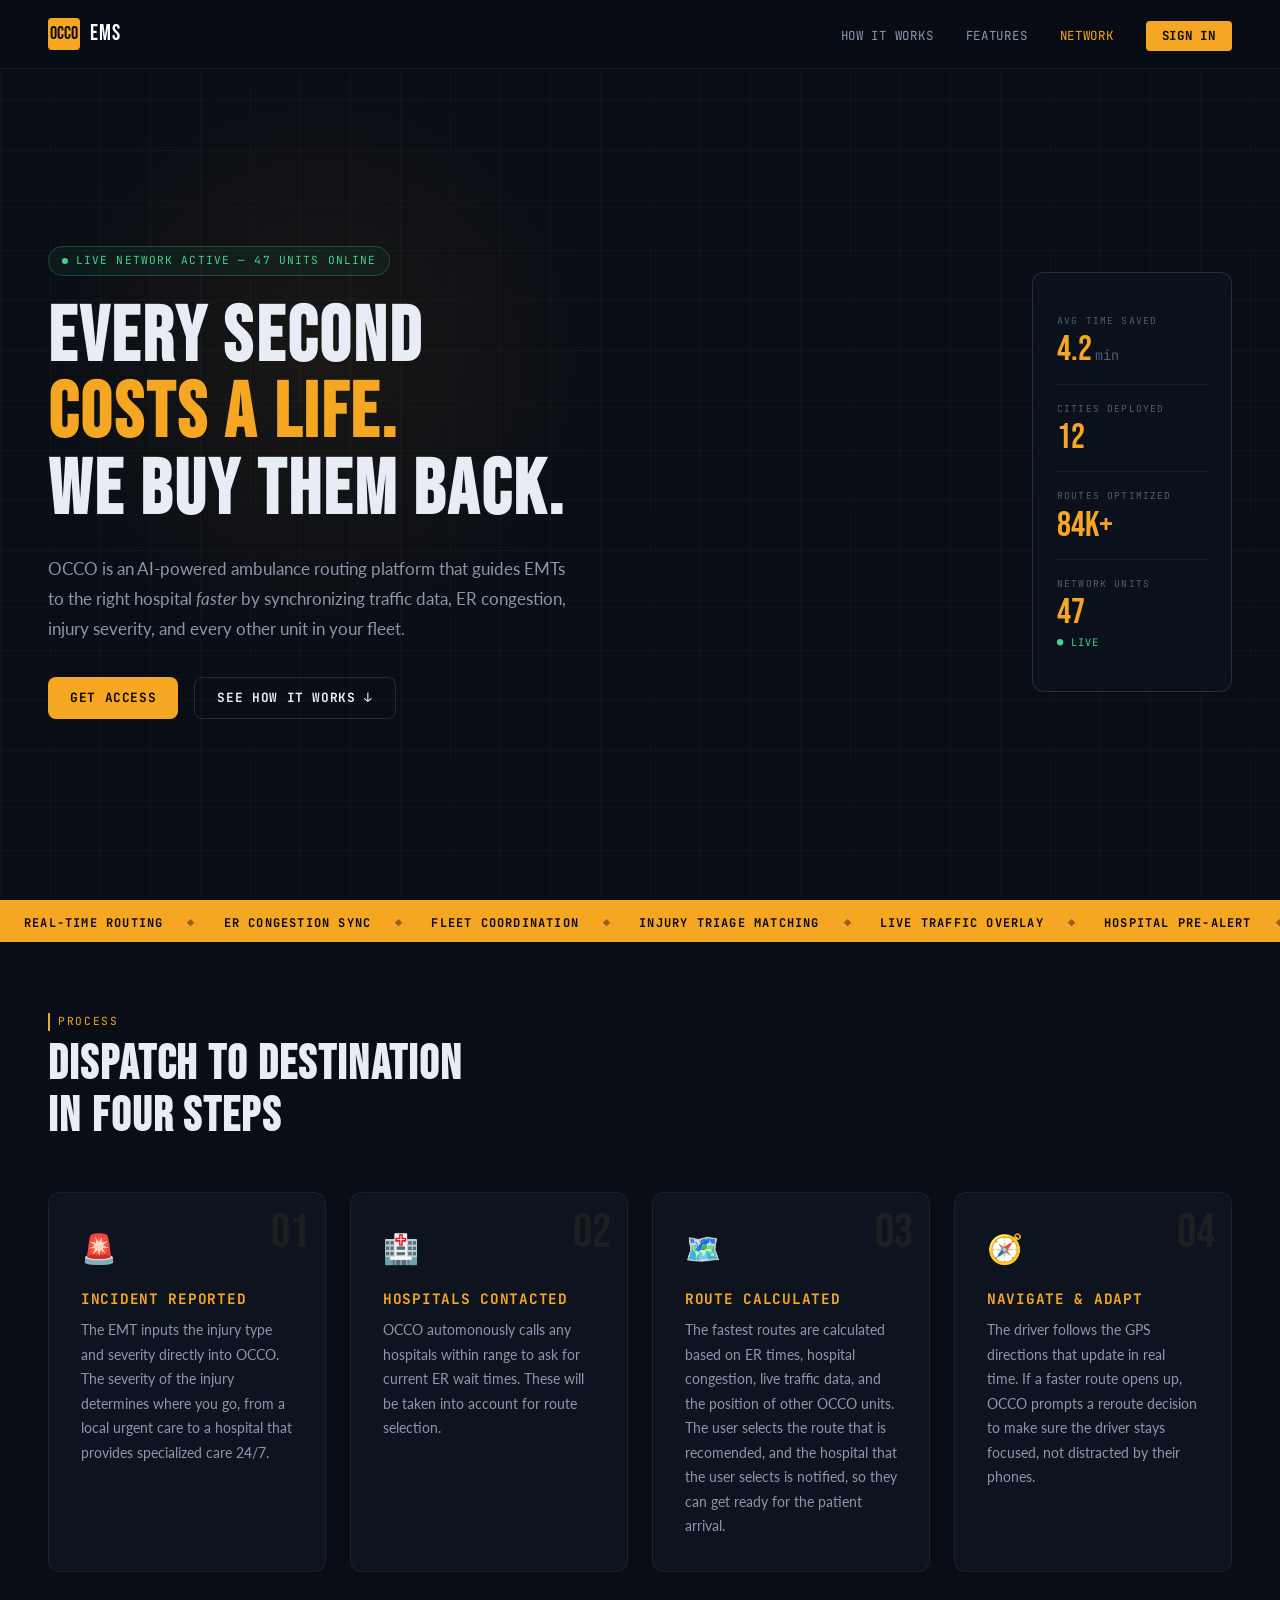
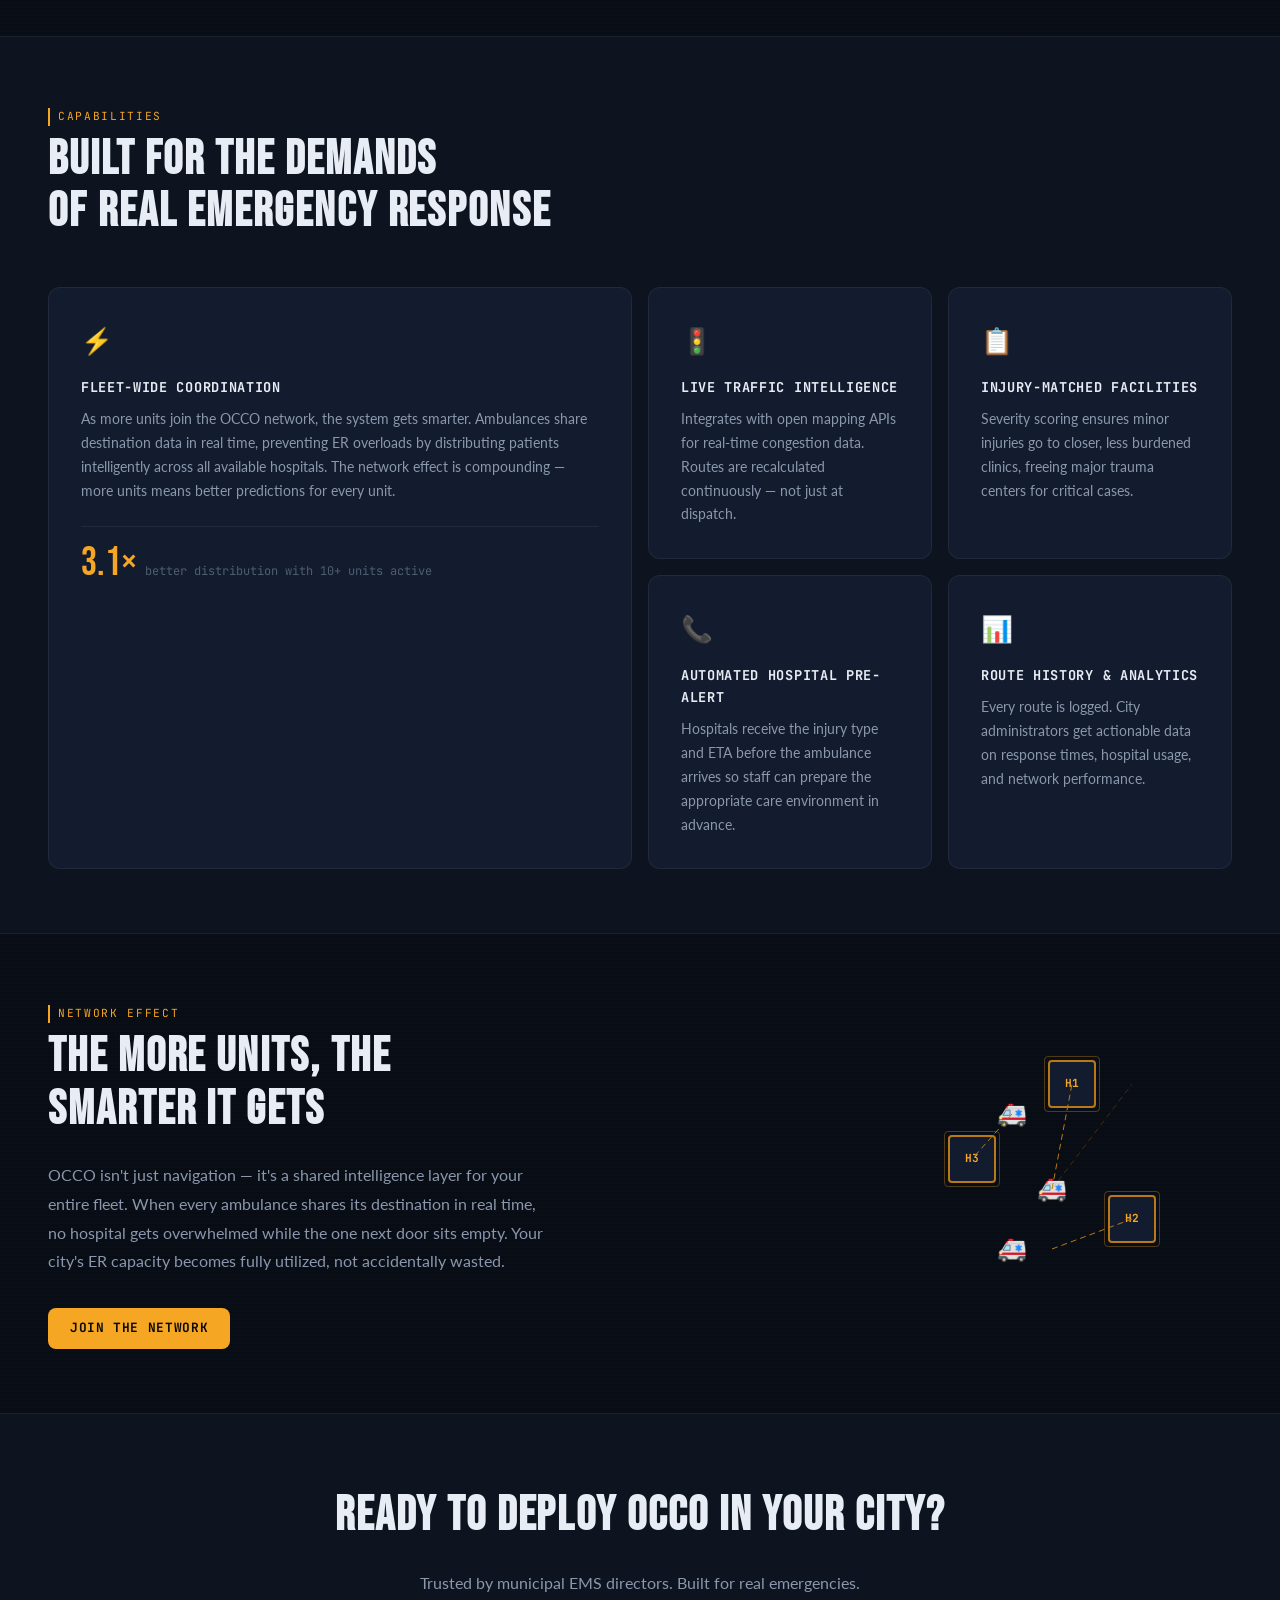
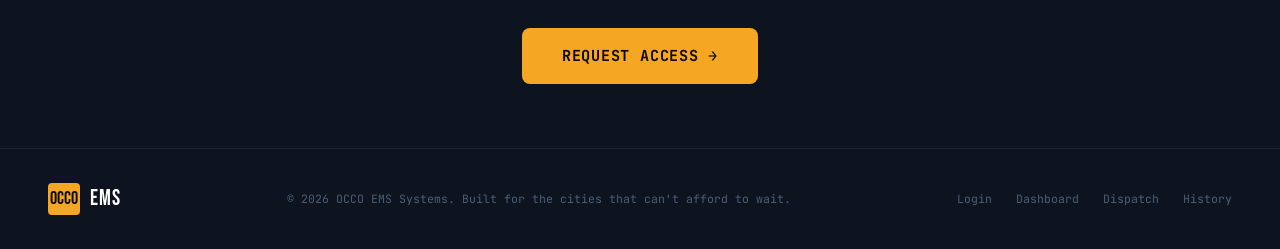
==== views/index.html @ 378327be "Add files via upload" ====
<!DOCTYPE html>
<html lang="en">
<head>
  <meta charset="UTF-8" />
  <meta name="viewport" content="width=device-width, initial-scale=1.0" />
  <title>OCCO - Optimized Critical Care Orchestrator</title>
  <link rel="stylesheet" href="../styles/global.css" />
  <link rel="stylesheet" href="../styles/index.css" />
  <!-- Google Fonts: Bebas Neue for headings, JetBrains Mono for data, Lato for body -->
  <link rel="preconnect" href="https://fonts.googleapis.com" />
  <link rel="preconnect" href="https://fonts.gstatic.com" crossorigin />
  <link href="https://fonts.googleapis.com/css2?family=Bebas+Neue&family=JetBrains+Mono:wght@400;700&family=Lato:wght@300;400;700&display=swap" rel="stylesheet" />
</head>
<body>

  <!-- ========== TOP NAV ========== -->
  <nav class="top-nav">
    <div class="nav-logo">
      <span class="logo-mark">OCCO</span>
      <span class="logo-text"><span class="logo-ems">EMS</span></span>
    </div>
    <ul class="nav-links">
      <li><a href="#how-it-works">How It Works</a></li>
      <li><a href="#features">Features</a></li>
      <li><a href="#network">Network</a></li>
      <li><a href="auth.html" class="nav-cta">Sign In</a></li>
    </ul>
    <!-- hamburger for mobile -->
    <button class="nav-hamburger" id="hamburger" aria-label="Open menu">
      <span></span><span></span><span></span>
    </button>
  </nav>

  <!-- ========== HERO ========== -->
  <section class="hero">
    <!-- animated grid background lives in CSS -->
    <div class="hero-grid-bg" aria-hidden="true"></div>

    <div class="hero-content">
      <div class="hero-badge">
        <span class="badge-dot"></span>
        LIVE NETWORK ACTIVE — 47 UNITS ONLINE
      </div>

      <h1 class="hero-headline">
        Every Second<br />
        <span class="headline-accent">Costs a Life.</span><br />
        We Buy Them Back.
      </h1>

      <p class="hero-sub">
        OCCO is an AI-powered ambulance routing platform that guides EMTs
        to the right hospital <em>faster </em> by synchronizing traffic data, ER
        congestion, injury severity, and every other unit in your fleet.
      </p>

      <div class="hero-actions">
        <a href="auth.html" class="btn btn-primary">Get Access</a>
        <a href="#how-it-works" class="btn btn-ghost">See How It Works ↓</a>
      </div>
    </div>

    <!-- Live stat ticker on the right side -->
    <div class="hero-stats" aria-label="Live platform statistics">
      <div class="stat-item">
        <span class="stat-label">AVG TIME SAVED</span>
        <span class="stat-value">4.2<span class="stat-unit">min</span></span>
      </div>
      <div class="stat-divider"></div>
      <div class="stat-item">
        <span class="stat-label">CITIES DEPLOYED</span>
        <span class="stat-value">12</span>
      </div>
      <div class="stat-divider"></div>
      <div class="stat-item">
        <span class="stat-label">ROUTES OPTIMIZED</span>
        <span class="stat-value">84K+</span>
      </div>
      <div class="stat-divider"></div>
      <div class="stat-item">
        <span class="stat-label">NETWORK UNITS</span>
        <span class="stat-value" id="live-units">47</span>
        <span class="live-indicator">● LIVE</span>
      </div>
    </div>
  </section>

  <!-- ========== MARQUEE STRIP ========== -->
  <div class="marquee-strip" aria-hidden="true">
    <div class="marquee-track">
      <span>REAL-TIME ROUTING</span><span class="sep">◆</span>
      <span>ER CONGESTION SYNC</span><span class="sep">◆</span>
      <span>FLEET COORDINATION</span><span class="sep">◆</span>
      <span>INJURY TRIAGE MATCHING</span><span class="sep">◆</span>
      <span>LIVE TRAFFIC OVERLAY</span><span class="sep">◆</span>
      <span>HOSPITAL PRE-ALERT</span><span class="sep">◆</span>
      <!-- duplicate for seamless loop -->
      <span>REAL-TIME ROUTING</span><span class="sep">◆</span>
      <span>ER CONGESTION SYNC</span><span class="sep">◆</span>
      <span>FLEET COORDINATION</span><span class="sep">◆</span>
      <span>INJURY TRIAGE MATCHING</span><span class="sep">◆</span>
      <span>LIVE TRAFFIC OVERLAY</span><span class="sep">◆</span>
      <span>HOSPITAL PRE-ALERT</span><span class="sep">◆</span>
    </div>
  </div>

  <!-- ========== HOW IT WORKS ========== -->
  <section class="how-it-works" id="how-it-works">
    <div class="section-header">
      <span class="section-tag">PROCESS</span>
      <h2 class="section-title">Dispatch to Destination<br />in Four Steps</h2>
    </div>

    <div class="steps-grid">

      <div class="step-card" data-step="01">
        <div class="step-icon">🚨</div>
        <h3>Incident Reported</h3>
        <p>
          The EMT inputs the injury type and severity directly into OCCO.
          The severity of the injury determines where you go, from a local
          urgent care to a hospital that provides specialized care 24/7.
        </p>
      </div>

      <div class="step-card" data-step="02">
        <div class="step-icon">🏥</div>
        <h3>Hospitals Contacted</h3>
        <p>
          OCCO automonously calls any hospitals within range to ask for 
          current ER wait times. These will be taken into account for 
          route selection.
        </p>
      </div>

      <div class="step-card" data-step="03">
        <div class="step-icon">🗺️</div>
        <h3>Route Calculated</h3>
        <p>
          The fastest routes are calculated based on ER times, hospital
          congestion, live traffic data, and the position of other
          OCCO units. The user selects the route that is recomended,
          and the hospital that the user selects is notified, so they
          can get ready for the patient arrival. 
        </p>
      </div>

      <div class="step-card" data-step="04">
        <div class="step-icon">🧭</div>
        <h3>Navigate & Adapt</h3>
        <p>
          The driver follows the GPS directions that update in real time.
          If a faster route opens up, OCCO prompts a reroute decision to
          make sure the driver stays focused, not distracted by their phones.
        </p>
      </div>

    </div>
  </section>

  <!-- ========== FEATURES ========== -->
  <section class="features" id="features">
    <div class="section-header">
      <span class="section-tag">CAPABILITIES</span>
      <h2 class="section-title">Built for the Demands<br />of Real Emergency Response</h2>
    </div>

    <div class="features-layout">

      <!-- large featured card -->
      <div class="feature-card feature-card--large">
        <div class="feature-card-icon">⚡</div>
        <h3>Fleet-Wide Coordination</h3>
        <p>
          As more units join the OCCO network, the system gets smarter.
          Ambulances share destination data in real time, preventing ER overloads
          by distributing patients intelligently across all available hospitals.
          The network effect is compounding — more units means better predictions
          for every unit.
        </p>
        <div class="feature-metric">
          <span class="metric-num">3.1×</span>
          <span class="metric-label">better distribution with 10+ units active</span>
        </div>
      </div>

      <!-- smaller cards -->
      <div class="feature-card">
        <div class="feature-card-icon">🚦</div>
        <h3>Live Traffic Intelligence</h3>
        <p>
          Integrates with open mapping APIs for real-time congestion data.
          Routes are recalculated continuously — not just at dispatch.
        </p>
      </div>

      <div class="feature-card">
        <div class="feature-card-icon">📋</div>
        <h3>Injury-Matched Facilities</h3>
        <p>
          Severity scoring ensures minor injuries go to closer, less burdened
          clinics, freeing major trauma centers for critical cases.
        </p>
      </div>

      <div class="feature-card">
        <div class="feature-card-icon">📞</div>
        <h3>Automated Hospital Pre-Alert</h3>
        <p>
          Hospitals receive the injury type and ETA before the ambulance arrives
          so staff can prepare the appropriate care environment in advance.
        </p>
      </div>

      <div class="feature-card">
        <div class="feature-card-icon">📊</div>
        <h3>Route History & Analytics</h3>
        <p>
          Every route is logged. City administrators get actionable data on
          response times, hospital usage, and network performance.
        </p>
      </div>

    </div>
  </section>

  <!-- ========== NETWORK SECTION ========== -->
  <section class="network-section" id="network">
    <div class="network-inner">
      <div class="network-text">
        <span class="section-tag">NETWORK EFFECT</span>
        <h2 class="section-title">The More Units, The Smarter It Gets</h2>
        <p>
          OCCO isn't just navigation — it's a shared intelligence layer for your
          entire fleet. When every ambulance shares its destination in real time,
          no hospital gets overwhelmed while the one next door sits empty.
          Your city's ER capacity becomes fully utilized, not accidentally wasted.
        </p>
        <a href="auth.html" class="btn btn-primary">Join the Network</a>
      </div>

      <!-- animated network diagram (CSS/SVG) -->
      <div class="network-diagram" aria-hidden="true">
        <div class="network-node node-hospital" style="top:20%; left:60%">
          <span>H1</span>
          <div class="node-ring"></div>
        </div>
        <div class="network-node node-hospital" style="top:65%; left:75%">
          <span>H2</span>
          <div class="node-ring"></div>
        </div>
        <div class="network-node node-hospital" style="top:45%; left:35%">
          <span>H3</span>
          <div class="node-ring"></div>
        </div>
        <div class="network-node node-ambulance" style="top:55%; left:55%">🚑</div>
        <div class="network-node node-ambulance" style="top:30%; left:45%">🚑</div>
        <div class="network-node node-ambulance" style="top:75%; left:45%">🚑</div>
        <svg class="network-lines" viewBox="0 0 400 300" preserveAspectRatio="none">
          <line x1="220" y1="165" x2="240" y2="60" class="net-line" />
          <line x1="180" y1="90"  x2="140" y2="135" class="net-line" />
          <line x1="220" y1="225" x2="300" y2="195" class="net-line" />
          <line x1="220" y1="165" x2="300" y2="60"  class="net-line net-line--dim" />
        </svg>
      </div>
    </div>
  </section>

  <!-- ========== CTA BANNER ========== -->
  <section class="cta-banner">
    <h2>Ready to Deploy OCCO in Your City?</h2>
    <p>Trusted by municipal EMS directors. Built for real emergencies.</p>
    <a href="auth.html" class="btn btn-primary btn--large">Request Access →</a>
  </section>

  <!-- ========== FOOTER ========== -->
  <footer class="site-footer">
    <div class="footer-logo">
      <span class="logo-mark">OCCO</span>
      <span class="logo-text"><span class="logo-ems">EMS</span></span>
    </div>
    <p class="footer-copy">© 2026 OCCO EMS Systems. Built for the cities that can't afford to wait.</p>
    <nav class="footer-links">
      <a href="auth.html">Login</a>
      <a href="dashboard.html">Dashboard</a>
      <a href="dispatch.html">Dispatch</a>
      <a href="history.html">History</a>
    </nav>
  </footer>

  <script src="../scripts/index.js"></script>
</body>
</html>
---- styles/global.css ----
/* =====================================================
   GLOBAL.CSS — shared across all pages
   Design system: dark command-center aesthetic
   Colors: deep navy/black base, electric amber accent
   ===================================================== */

/* --- CSS custom properties (design tokens) --- */
:root {
  /* background layers */
  --bg-base:       #080c14;
  --bg-surface:    #0d1420;
  --bg-raised:     #131c2e;
  --bg-hover:      #1a2540;

  /* amber accent palette */
  --amber:         #f5a623;
  --amber-bright:  #ffbe4a;
  --amber-dim:     #b87a18;
  --amber-glow:    rgba(245, 166, 35, 0.15);

  /* red for emergencies */
  --red:           #e84545;
  --red-dim:       #9e2f2f;
  --red-glow:      rgba(232, 69, 69, 0.2);

  /* green for OK status */
  --green:         #3dd68c;
  --green-dim:     #1a6b45;

  /* yellow for warnings */
  --yellow:        #f5d623;

  /* text */
  --text-primary:  #e8edf5;
  --text-secondary:#8a97ad;
  --text-muted:    #4e5d72;

  /* borders */
  --border:        rgba(255,255,255,0.06);
  --border-bright: rgba(255,255,255,0.12);

  /* fonts */
  --font-display:  'Bebas Neue', sans-serif;
  --font-mono:     'JetBrains Mono', monospace;
  --font-body:     'Lato', sans-serif;

  /* spacing scale */
  --space-xs:  0.25rem;
  --space-sm:  0.5rem;
  --space-md:  1rem;
  --space-lg:  1.5rem;
  --space-xl:  2rem;
  --space-2xl: 3rem;
  --space-3xl: 4rem;

  /* radii */
  --radius-sm: 4px;
  --radius-md: 8px;
  --radius-lg: 12px;
  --radius-xl: 20px;

  /* sidebar width */
  --sidebar-w: 220px;

  /* transitions */
  --transition: 0.2s ease;
  --transition-slow: 0.4s ease;
}

/* --- reset & base --- */
*, *::before, *::after {
  box-sizing: border-box;
  margin: 0;
  padding: 0;
}

html {
  font-size: 16px;
  scroll-behavior: smooth;
}

body {
  font-family: var(--font-body);
  background-color: var(--bg-base);
  color: var(--text-primary);
  line-height: 1.6;
  /* subtle scanline texture over the whole page */
  background-image: repeating-linear-gradient(
    to bottom,
    transparent,
    transparent 2px,
    rgba(255,255,255,0.008) 2px,
    rgba(255,255,255,0.008) 4px
  );
}

a {
  color: var(--amber);
  text-decoration: none;
  transition: color var(--transition);
}
a:hover { color: var(--amber-bright); }

img { max-width: 100%; display: block; }

ul, ol { list-style: none; }

/* --- Typography helpers --- */
.font-display { font-family: var(--font-display); }
.font-mono    { font-family: var(--font-mono); }

/* --- Scrollbar styling (webkit) --- */
::-webkit-scrollbar { width: 6px; height: 6px; }
::-webkit-scrollbar-track { background: var(--bg-surface); }
::-webkit-scrollbar-thumb { background: var(--border-bright); border-radius: 3px; }
::-webkit-scrollbar-thumb:hover { background: var(--text-muted); }

/* =====================================================
   BUTTONS
   ===================================================== */

.btn {
  display: inline-flex;
  align-items: center;
  justify-content: center;
  gap: var(--space-sm);
  padding: 0.625rem 1.375rem;
  border-radius: var(--radius-md);
  font-family: var(--font-mono);
  font-size: 0.8rem;
  font-weight: 700;
  letter-spacing: 0.05em;
  text-transform: uppercase;
  cursor: pointer;
  border: none;
  transition: background var(--transition), color var(--transition),
              box-shadow var(--transition), transform var(--transition);
  white-space: nowrap;
}

.btn:active { transform: scale(0.97); }

/* amber primary */
.btn-primary {
  background: var(--amber);
  color: #0a0a0a;
}
.btn-primary:hover {
  background: var(--amber-bright);
  color: #0a0a0a;
  box-shadow: 0 0 20px var(--amber-glow);
}

/* ghost outline */
.btn-ghost {
  background: transparent;
  color: var(--text-primary);
  border: 1px solid var(--border-bright);
}
.btn-ghost:hover {
  background: var(--bg-hover);
  color: var(--text-primary);
  border-color: var(--amber-dim);
}

/* red emergency button */
.btn-emergency {
  background: var(--red);
  color: #fff;
  font-size: 0.9rem;
  padding: 0.75rem 2rem;
  box-shadow: 0 0 0 rgba(232,69,69,0);
  animation: pulse-emergency 2s infinite;
}
.btn-emergency:hover {
  background: #ff5555;
  color: #fff;
  box-shadow: 0 0 24px var(--red-glow);
}

/* the big green GO button */
.btn-go {
  background: rgb(46, 215, 46);
  color: #0a150d;
  font-family: var(--font-display);
  font-size: 2.4rem;
  letter-spacing: 0.08em;
  padding: 1.25rem 3rem;
  border-radius: var(--radius-lg);
  box-shadow: 0 0 40px rgba(61, 214, 140, 0.3);
}

.btn-go:hover {
  background: rgb(33, 171, 33);
  color: #0a150d;
  box-shadow: 0 0 60px rgba(61, 214, 140, 0.5);
}

.btn--full    { width: 100%; }
.btn--large   { padding: 1rem 2.5rem; font-size: 0.95rem; }
.btn--small   { padding: 0.4rem 0.8rem; font-size: 0.72rem; }

/* =====================================================
   LOGO (reused everywhere)
   ===================================================== */

.logo-mark {
  display: inline-flex;
  align-items: center;
  justify-content: center;
  width: 32px;
  height: 32px;
  background: var(--amber);
  color: #0a0a0a;
  font-family: var(--font-display);
  font-size: 1.1rem;
  border-radius: var(--radius-sm);
  flex-shrink: 0;
}

.logo-text {
  font-family: var(--font-display);
  font-size: 1.4rem;
  letter-spacing: 0.05em;
  color: var(--text-primary);
}

.logo-ems {
  color: white;
  margin-left: 2px;
}

/* =====================================================
   SIDEBAR (shared by dashboard, dispatch, navigate, history)
   ===================================================== */

.app-body {
  display: flex;
  min-height: 100vh;
  background: var(--bg-base);
  /* remove scanline on app pages for cleanliness */
  background-image: none;
}

.sidebar {
  width: var(--sidebar-w);
  min-width: var(--sidebar-w);
  background: var(--bg-surface);
  border-right: 1px solid var(--border);
  display: flex;
  flex-direction: column;
  position: fixed;
  top: 0; left: 0;
  height: 100vh;
  z-index: 100;
  transition: transform var(--transition-slow);
}

.sidebar-logo {
  display: flex;
  align-items: center;
  gap: var(--space-sm);
  padding: var(--space-lg) var(--space-md);
  border-bottom: 1px solid var(--border);
  margin-bottom: var(--space-md);
}

.sidebar-nav {
  flex: 1;
  display: flex;
  flex-direction: column;
  gap: 2px;
  padding: 0 var(--space-sm);
}

.sidebar-link {
  display: flex;
  align-items: center;
  gap: var(--space-sm);
  padding: 0.6rem var(--space-sm);
  border-radius: var(--radius-md);
  font-family: var(--font-mono);
  font-size: 0.78rem;
  color: var(--text-secondary);
  transition: background var(--transition), color var(--transition);
  text-decoration: none;
}

.sidebar-link:hover {
  background: var(--bg-hover);
  color: var(--text-primary);
}

.sidebar-link--active {
  background: var(--amber-glow);
  color: var(--amber);
  border-left: 2px solid var(--amber);
}

.sidebar-icon {
  font-size: 1rem;
  width: 20px;
  text-align: center;
}

.sidebar-unit-info {
  padding: var(--space-md);
  border-top: 1px solid var(--border);
  display: flex;
  flex-direction: column;
  gap: var(--space-xs);
}

.unit-badge {
  display: flex;
  align-items: center;
  gap: var(--space-sm);
  font-family: var(--font-mono);
  font-size: 0.85rem;
  color: var(--text-primary);
  font-weight: 700;
}

.unit-dot {
  width: 8px; height: 8px;
  border-radius: 50%;
  background: var(--green);
  box-shadow: 0 0 6px var(--green);
  animation: blink 2s infinite;
}

#sidebar-dept {
  font-size: 0.72rem;
  color: var(--text-muted);
  font-family: var(--font-mono);
}

.sidebar-logout {
  margin-top: var(--space-sm);
  background: transparent;
  border: 1px solid var(--border);
  color: var(--text-muted);
  font-family: var(--font-mono);
  font-size: 0.72rem;
  padding: 0.35rem 0.6rem;
  border-radius: var(--radius-sm);
  cursor: pointer;
  transition: var(--transition);
}
.sidebar-logout:hover {
  border-color: var(--red);
  color: var(--red);
}

/* =====================================================
   TOPBAR (shared app header)
   ===================================================== */

.main-content {
  flex: 1;
  margin-left: var(--sidebar-w);
  display: flex;
  flex-direction: column;
  min-height: 100vh;
}

.topbar {
  position: sticky;
  top: 0;
  z-index: 90;
  background: var(--bg-surface);
  border-bottom: 1px solid var(--border);
  height: 56px;
  display: flex;
  align-items: center;
  justify-content: space-between;
  padding: 0 var(--space-lg);
}

.topbar-left {
  display: flex;
  align-items: center;
  gap: var(--space-md);
}

.sidebar-toggle {
  background: none;
  border: none;
  color: var(--text-secondary);
  font-size: 1.2rem;
  cursor: pointer;
  display: none; /* shown on mobile via media query */
}

.topbar-breadcrumb {
  font-family: var(--font-mono);
  font-size: 0.78rem;
  color: var(--text-muted);
  text-transform: uppercase;
  letter-spacing: 0.08em;
}

.topbar-right {
  display: flex;
  align-items: center;
  gap: var(--space-lg);
}

.topbar-time {
  font-family: var(--font-mono);
  font-size: 0.9rem;
  color: var(--amber);
  letter-spacing: 0.05em;
}

.network-badge {
  display: flex;
  align-items: center;
  gap: var(--space-xs);
  font-family: var(--font-mono);
  font-size: 0.72rem;
  color: var(--text-secondary);
  background: var(--bg-raised);
  border: 1px solid var(--border);
  padding: 0.25rem 0.6rem;
  border-radius: var(--radius-sm);
}

.live-dot {
  width: 7px; height: 7px;
  border-radius: 50%;
  background: var(--green);
  box-shadow: 0 0 5px var(--green);
  animation: blink 1.5s infinite;
}

.topbar-avatar {
  width: 32px; height: 32px;
  border-radius: 50%;
  background: var(--amber-dim);
  color: #0a0a0a;
  font-family: var(--font-mono);
  font-size: 0.7rem;
  font-weight: 700;
  display: flex;
  align-items: center;
  justify-content: center;
  cursor: default;
}

/* =====================================================
   PAGE BODY (app pages)
   ===================================================== */

.page-body {
  padding: var(--space-xl) var(--space-lg);
  flex: 1;
}

/* =====================================================
   CARDS (generic)
   ===================================================== */

.dash-card {
  background: var(--bg-surface);
  border: 1px solid var(--border);
  border-radius: var(--radius-lg);
  padding: var(--space-lg);
}

.dash-card-header {
  display: flex;
  align-items: center;
  justify-content: space-between;
  margin-bottom: var(--space-md);
}

.dash-card-title {
  font-family: var(--font-mono);
  font-size: 0.75rem;
  color: var(--text-muted);
  text-transform: uppercase;
  letter-spacing: 0.08em;
}

.card-btn {
  font-family: var(--font-mono);
  font-size: 0.72rem;
  color: var(--amber);
  background: none;
  border: none;
  cursor: pointer;
  transition: color var(--transition);
}
.card-btn:hover { color: var(--amber-bright); }

.card-update-time {
  font-family: var(--font-mono);
  font-size: 0.7rem;
  color: var(--text-muted);
}

.live-pill {
  font-family: var(--font-mono);
  font-size: 0.7rem;
  color: var(--green);
  background: rgba(61,214,140,0.08);
  border: 1px solid rgba(61,214,140,0.2);
  padding: 2px 8px;
  border-radius: 100px;
  animation: blink 2s infinite;
}

/* =====================================================
   SEVERITY BADGE (used in history etc)
   ===================================================== */

.sev-badge {
  display: inline-block;
  font-family: var(--font-mono);
  font-size: 0.65rem;
  font-weight: 700;
  padding: 2px 6px;
  border-radius: var(--radius-sm);
  text-transform: uppercase;
}

.sev-badge--1 { background: rgba(61,214,140,0.15);  color: var(--green);  }
.sev-badge--2 { background: rgba(245,214,35,0.15);  color: var(--yellow); }
.sev-badge--3 { background: rgba(245,166,35,0.2);   color: var(--amber);  }
.sev-badge--4 { background: rgba(232,69,69,0.2);    color: var(--red);    }
.sev-badge--5 { background: var(--red); color: #fff; }

/* =====================================================
   SECTION HELPERS (landing page)
   ===================================================== */

.section-tag {
  display: inline-block;
  font-family: var(--font-mono);
  font-size: 0.7rem;
  letter-spacing: 0.15em;
  color: var(--amber);
  text-transform: uppercase;
  margin-bottom: var(--space-sm);
  border-left: 2px solid var(--amber);
  padding-left: var(--space-sm);
}

.section-title {
  font-family: var(--font-display);
  font-size: clamp(2rem, 4vw, 3rem);
  letter-spacing: 0.04em;
  color: var(--text-primary);
  line-height: 1.1;
  margin-bottom: var(--space-lg);
}

.section-header {
  margin-bottom: var(--space-2xl);
}

/* =====================================================
   ANIMATIONS
   ===================================================== */

@keyframes blink {
  0%, 100% { opacity: 1; }
  50%       { opacity: 0.4; }
}

@keyframes pulse-emergency {
  0%, 100% { box-shadow: 0 0 0  0   rgba(232,69,69,0.5); }
  50%       { box-shadow: 0 0 20px 4px rgba(232,69,69,0.2); }
}

@keyframes pulse-go {
  0%, 100% { box-shadow: 0 0 20px 0  rgba(61,214,140,0.3); }
  50%       { box-shadow: 0 0 50px 8px rgba(61,214,140,0.2); }
}

@keyframes marquee-scroll {
  from { transform: translateX(0); }
  to   { transform: translateX(-50%); }
}

@keyframes spin {
  from { transform: rotate(0deg); }
  to   { transform: rotate(360deg); }
}

@keyframes fadeSlideUp {
  from { opacity: 0; transform: translateY(16px); }
  to   { opacity: 1; transform: translateY(0); }
}

@keyframes fadeIn {
  from { opacity: 0; }
  to   { opacity: 1; }
}

/* =====================================================
   MOBILE / RESPONSIVE
   ===================================================== */

@media (max-width: 768px) {
  :root {
    --sidebar-w: 0px;
  }

  .sidebar {
    transform: translateX(-220px);
    width: 220px;
  }

  .sidebar--open {
    transform: translateX(0);
    box-shadow: 4px 0 40px rgba(0,0,0,0.6);
  }

  .main-content {
    margin-left: 0;
  }

  .sidebar-toggle {
    display: block;
  }
}
---- styles/index.css ----
/* =====================================================
   INDEX.CSS — landing page styles
   ===================================================== */


/* --- Top nav --- */
.top-nav {
  position: fixed;
  top: 0; left: 0; right: 0;
  z-index: 200;
  display: flex;
  align-items: center;
  justify-content: space-between;
  padding: var(--space-md) var(--space-2xl);
  background: rgba(8, 12, 20, 0.85);
  backdrop-filter: blur(12px);
  border-bottom: 1px solid var(--border);
}

.nav-logo {
  display: flex;
  align-items: center;
  gap: var(--space-sm);
  text-decoration: none;
}

.nav-links {
  display: flex;
  align-items: center;
  gap: var(--space-xl);
}

.nav-links a {
  font-family: var(--font-mono);
  font-size: 0.78rem;
  color: var(--text-secondary);
  letter-spacing: 0.06em;
  text-transform: uppercase;
  transition: color var(--transition);
}

.nav-links a:hover { color: var(--text-primary); }

.nav-links a.nav-link--active {
  color: var(--amber);
}

/* CTA button in nav has amber style */
.nav-links .nav-cta {
  background: var(--amber);
  color: #0a0a0a;
  padding: 0.4rem 1rem;
  border-radius: var(--radius-sm);
  font-weight: 700;
}

.nav-links .nav-cta:hover {
  background: var(--amber-bright);
  color: #0a0a0a;
}

/* mobile hamburger (visible on small screens) */
.nav-hamburger {
  display: none;
  flex-direction: column;
  gap: 5px;
  background: none;
  border: none;
  cursor: pointer;
  padding: 4px;
}

.nav-hamburger span {
  display: block;
  width: 22px;
  height: 2px;
  background: var(--text-primary);
  border-radius: 2px;
}


/* =====================================================
   HERO
   ===================================================== */

.hero {
  position: relative;
  min-height: 100vh;
  display: flex;
  align-items: center;
  justify-content: space-between;
  padding: 8rem var(--space-2xl) 4rem;
  overflow: hidden;
  gap: var(--space-2xl);
}

/* animated grid bg — CSS only, no js required */
.hero-grid-bg {
  position: absolute;
  inset: 0;
  background-image:
    linear-gradient(rgba(245,166,35,0.04) 1px, transparent 1px),
    linear-gradient(90deg, rgba(245,166,35,0.04) 1px, transparent 1px);
  background-size: 50px 50px;
  animation: gridPan 20s linear infinite;
  pointer-events: none;
}

@keyframes gridPan {
  from { background-position: 0 0; }
  to   { background-position: 0 50px; }
}

/* subtle radial glow behind main text */
.hero::before {
  content: '';
  position: absolute;
  top: 40%;
  left: 25%;
  transform: translate(-50%, -50%);
  width: 600px;
  height: 600px;
  background: radial-gradient(circle, rgba(245,166,35,0.07) 0%, transparent 70%);
  pointer-events: none;
}

.hero-content {
  position: relative;
  z-index: 1;
  max-width: 640px;
  animation: fadeSlideUp 0.8s ease both;
}

.hero-badge {
  display: inline-flex;
  align-items: center;
  gap: var(--space-sm);
  font-family: var(--font-mono);
  font-size: 0.7rem;
  color: var(--green);
  border: 1px solid rgba(61,214,140,0.25);
  background: rgba(61,214,140,0.06);
  padding: 0.3rem 0.8rem;
  border-radius: 100px;
  letter-spacing: 0.1em;
  margin-bottom: var(--space-lg);
}

.badge-dot {
  width: 6px; height: 6px;
  border-radius: 50%;
  background: var(--green);
  animation: blink 1.5s infinite;
}

.hero-headline {
  font-family: var(--font-display);
  font-size: clamp(3rem, 6vw, 5.5rem);
  line-height: 1.0;
  letter-spacing: 0.04em;
  color: var(--text-primary);
  margin-bottom: var(--space-lg);
}

/* the accent line in the headline gets amber color */
.headline-accent { color: var(--amber); }

.hero-sub {
  font-size: 1.05rem;
  color: var(--text-secondary);
  max-width: 520px;
  margin-bottom: var(--space-xl);
  line-height: 1.8;
}

.hero-actions {
  display: flex;
  gap: var(--space-md);
  flex-wrap: wrap;
}


/* --- Right side live stats panel --- */
.hero-stats {
  position: relative;
  z-index: 1;
  display: flex;
  flex-direction: column;
  background: rgba(13, 20, 32, 0.7);
  border: 1px solid var(--border-bright);
  border-radius: var(--radius-lg);
  padding: var(--space-lg);
  min-width: 200px;
  backdrop-filter: blur(8px);
  animation: fadeSlideUp 0.8s 0.3s ease both;
}

.stat-item {
  display: flex;
  flex-direction: column;
  padding: var(--space-md) 0;
}

.stat-label {
  font-family: var(--font-mono);
  font-size: 0.6rem;
  color: var(--text-muted);
  letter-spacing: 0.12em;
  text-transform: uppercase;
  margin-bottom: 0.25rem;
}

.stat-value {
  font-family: var(--font-display);
  font-size: 2.2rem;
  color: var(--amber);
  line-height: 1;
}

.stat-unit {
  font-family: var(--font-mono);
  font-size: 0.85rem;
  color: var(--text-muted);
  margin-left: 3px;
}

.stat-divider {
  height: 1px;
  background: var(--border);
}

.live-indicator {
  font-family: var(--font-mono);
  font-size: 0.65rem;
  color: var(--green);
  letter-spacing: 0.1em;
  margin-top: 0.25rem;
  animation: blink 2s infinite;
}


/* =====================================================
   MARQUEE STRIP
   ===================================================== */

.marquee-strip {
  background: var(--amber);
  overflow: hidden;
  padding: 0.5rem 0;
  white-space: nowrap;
}

.marquee-track {
  display: inline-block;
  animation: marquee-scroll 25s linear infinite;
}

.marquee-track span {
  font-family: var(--font-mono);
  font-size: 0.75rem;
  font-weight: 700;
  color: #0a0a0a;
  letter-spacing: 0.1em;
  text-transform: uppercase;
  padding: 0 var(--space-lg);
}

.marquee-track .sep {
  padding: 0;
  color: rgba(0,0,0,0.4);
}


/* =====================================================
   HOW IT WORKS
   ===================================================== */

.how-it-works {
  padding: var(--space-3xl) var(--space-2xl);
}

.steps-grid {
  display: grid;
  grid-template-columns: repeat(auto-fit, minmax(220px, 1fr));
  gap: var(--space-lg);
}

.step-card {
  background: var(--bg-surface);
  border: 1px solid var(--border);
  border-radius: var(--radius-lg);
  padding: var(--space-xl);
  position: relative;
  transition: border-color var(--transition), transform var(--transition);
}

.step-card:hover {
  border-color: var(--amber-dim);
  transform: translateY(-3px);
}

/* step number watermark in top-right corner */
.step-card::before {
  content: attr(data-step);
  position: absolute;
  top: var(--space-md);
  right: var(--space-md);
  font-family: var(--font-display);
  font-size: 3rem;
  color: rgba(245,166,35,0.08);
  line-height: 1;
  pointer-events: none;
}

.step-icon {
  font-size: 1.8rem;
  margin-bottom: var(--space-md);
}

.step-card h3 {
  font-family: var(--font-mono);
  font-size: 0.9rem;
  font-weight: 700;
  color: var(--amber);
  letter-spacing: 0.05em;
  margin-bottom: var(--space-sm);
  text-transform: uppercase;
}

.step-card p {
  font-size: 0.9rem;
  color: var(--text-secondary);
  line-height: 1.7;
}


/* =====================================================
   FEATURES
   ===================================================== */

.features {
  padding: var(--space-3xl) var(--space-2xl);
  background: var(--bg-surface);
  border-top: 1px solid var(--border);
  border-bottom: 1px solid var(--border);
}

.features-layout {
  display: grid;
  grid-template-columns: repeat(4, 1fr);
  grid-template-rows: auto auto;
  gap: var(--space-md);
}

/* large featured card spans 2 columns and both rows */
.feature-card--large {
  grid-column: 1 / 3;
  grid-row: 1 / 3;
}

.feature-card {
  background: var(--bg-raised);
  border: 1px solid var(--border);
  border-radius: var(--radius-lg);
  padding: var(--space-xl);
  transition: border-color var(--transition), transform var(--transition);
}

.feature-card:hover {
  border-color: var(--amber-dim);
  transform: translateY(-2px);
}

.feature-card-icon {
  font-size: 1.6rem;
  margin-bottom: var(--space-md);
}

.feature-card h3 {
  font-family: var(--font-mono);
  font-size: 0.85rem;
  font-weight: 700;
  color: var(--text-primary);
  letter-spacing: 0.05em;
  text-transform: uppercase;
  margin-bottom: var(--space-sm);
}

.feature-card p {
  font-size: 0.88rem;
  color: var(--text-secondary);
  line-height: 1.7;
}

.feature-metric {
  display: flex;
  align-items: baseline;
  gap: var(--space-sm);
  margin-top: var(--space-lg);
  padding-top: var(--space-md);
  border-top: 1px solid var(--border);
}

.metric-num {
  font-family: var(--font-display);
  font-size: 2.5rem;
  color: var(--amber);
  line-height: 1;
}

.metric-label {
  font-family: var(--font-mono);
  font-size: 0.75rem;
  color: var(--text-muted);
}


/* =====================================================
   NETWORK SECTION
   ===================================================== */

.network-section {
  padding: var(--space-3xl) var(--space-2xl);
}

.network-inner {
  display: flex;
  align-items: center;
  justify-content: space-between;
  gap: var(--space-3xl);
}

.network-text {
  flex: 1;
  max-width: 500px;
}

.network-text p {
  font-size: 1rem;
  color: var(--text-secondary);
  line-height: 1.8;
  margin-bottom: var(--space-xl);
}

/* SVG/CSS animated network diagram */
.network-diagram {
  flex: 1;
  max-width: 400px;
  height: 300px;
  position: relative;
}

.network-node {
  position: absolute;
  transform: translate(-50%, -50%);
  display: flex;
  align-items: center;
  justify-content: center;
  font-size: 0.7rem;
  font-family: var(--font-mono);
  font-weight: 700;
}

.node-hospital {
  width: 48px;
  height: 48px;
  background: var(--bg-raised);
  border: 2px solid var(--amber-dim);
  border-radius: var(--radius-sm);
  color: var(--amber);
}

.node-ambulance {
  font-size: 1.5rem;
  animation: floatUnit 3s ease-in-out infinite alternate;
}

.node-ambulance:nth-child(2) { animation-delay: 0.5s; }
.node-ambulance:nth-child(3) { animation-delay: 1s; }

/* pulsing ring around hospital nodes */
.node-ring {
  position: absolute;
  inset: -6px;
  border-radius: var(--radius-sm);
  border: 1px solid rgba(245,166,35,0.3);
  animation: expandRing 2.5s ease-out infinite;
}

.network-lines {
  position: absolute;
  inset: 0;
  width: 100%;
  height: 100%;
}

.net-line {
  stroke: var(--amber-dim);
  stroke-width: 1;
  stroke-dasharray: 6 4;
  animation: dashMove 3s linear infinite;
}

.net-line--dim { opacity: 0.3; }

@keyframes dashMove {
  from { stroke-dashoffset: 0; }
  to   { stroke-dashoffset: -40; }
}

@keyframes expandRing {
  0%   { opacity: 0.6; transform: scale(1); }
  100% { opacity: 0;   transform: scale(1.5); }
}

@keyframes floatUnit {
  from { transform: translate(-50%, -50%) translateY(0); }
  to   { transform: translate(-50%, -50%) translateY(-8px); }
}


/* =====================================================
   CTA BANNER
   ===================================================== */

.cta-banner {
  text-align: center;
  padding: var(--space-3xl) var(--space-2xl);
  background: var(--bg-surface);
  border-top: 1px solid var(--border);
}

.cta-banner h2 {
  font-family: var(--font-display);
  font-size: clamp(2rem, 4vw, 3rem);
  letter-spacing: 0.04em;
  margin-bottom: var(--space-md);
}

.cta-banner p {
  color: var(--text-secondary);
  font-size: 1rem;
  margin-bottom: var(--space-xl);
}


/* =====================================================
   FOOTER
   ===================================================== */

.site-footer {
  display: flex;
  align-items: center;
  justify-content: space-between;
  flex-wrap: wrap;
  gap: var(--space-md);
  padding: var(--space-xl) var(--space-2xl);
  border-top: 1px solid var(--border);
  background: var(--bg-surface);
}

.footer-logo {
  display: flex;
  align-items: center;
  gap: var(--space-sm);
}

.footer-copy {
  font-family: var(--font-mono);
  font-size: 0.72rem;
  color: var(--text-muted);
}

.footer-links {
  display: flex;
  gap: var(--space-lg);
}

.footer-links a {
  font-family: var(--font-mono);
  font-size: 0.72rem;
  color: var(--text-muted);
  transition: color var(--transition);
}

.footer-links a:hover { color: var(--amber); }

.revealed {
  animation: fadeSlideUp 0.5s ease forwards;
}


/* =====================================================
   RESPONSIVE
   ===================================================== */

@media (max-width: 900px) {
  .hero {
    flex-direction: column;
    padding-top: 6rem;
  }

  .hero-stats {
    flex-direction: row;
    min-width: unset;
    width: 100%;
    flex-wrap: wrap;
  }

  .stat-item { flex: 1; min-width: 100px; }
  .stat-divider { display: none; }

  .features-layout {
    grid-template-columns: 1fr 1fr;
  }

  .feature-card--large {
    grid-column: 1 / 3;
    grid-row: auto;
  }

  .network-inner { flex-direction: column; }
  .network-diagram { display: none; }
}

@media (max-width: 600px) {
  .top-nav { padding: var(--space-md); }
  .nav-links { display: none; }
  .nav-links--open {
    position: absolute;
    top: calc(100% + 0.5rem);
    right: var(--space-md);
    display: flex;
    flex-direction: column;
    align-items: stretch;
    gap: var(--space-sm);
    min-width: 220px;
    padding: var(--space-md);
    background: rgba(13, 20, 32, 0.96);
    border: 1px solid var(--border-bright);
    border-radius: var(--radius-lg);
    box-shadow: 0 18px 40px rgba(0, 0, 0, 0.35);
  }
  .nav-hamburger { display: flex; }
  .hero { padding: 5rem var(--space-md) 2rem; }
  .features-layout { grid-template-columns: 1fr; }
  .feature-card--large { grid-column: auto; }
  .how-it-works, .features, .network-section, .cta-banner { padding: var(--space-2xl) var(--space-md); }
  .site-footer { flex-direction: column; text-align: center; padding: var(--space-xl) var(--space-md); }
}
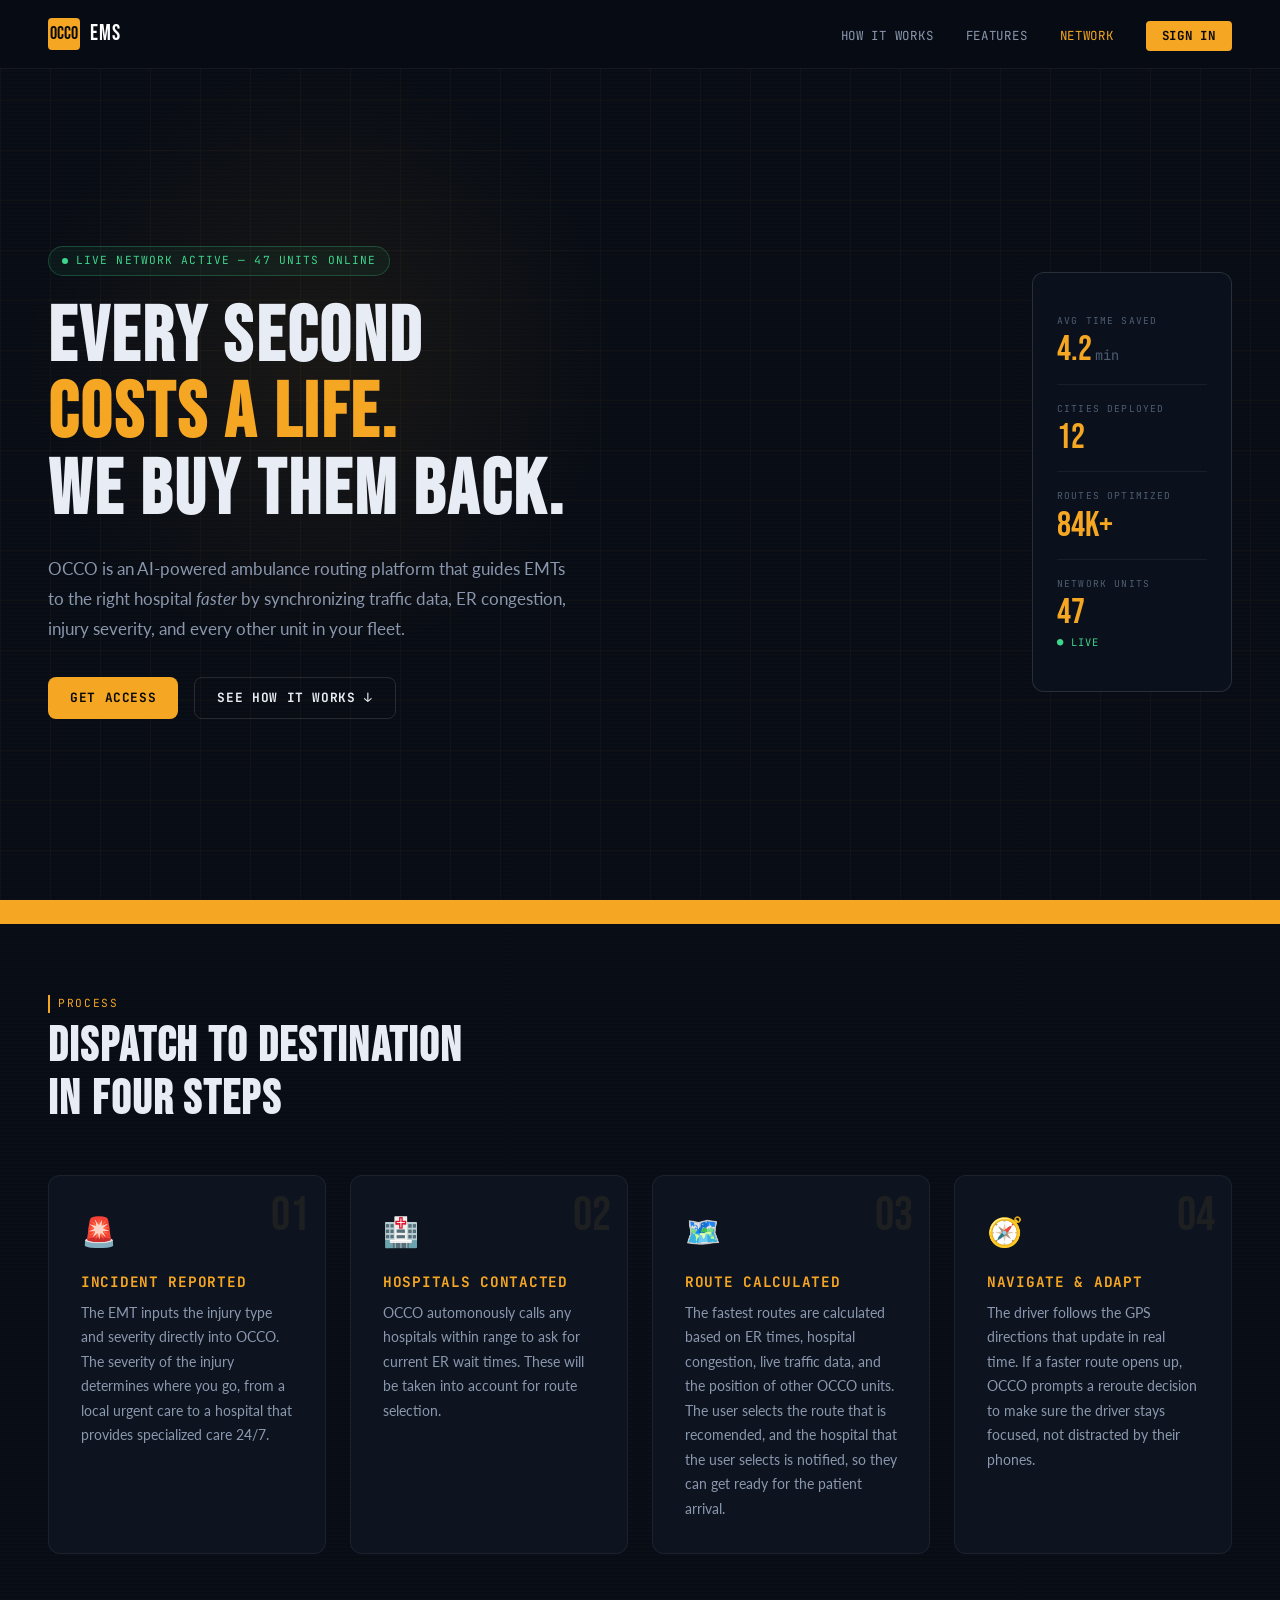
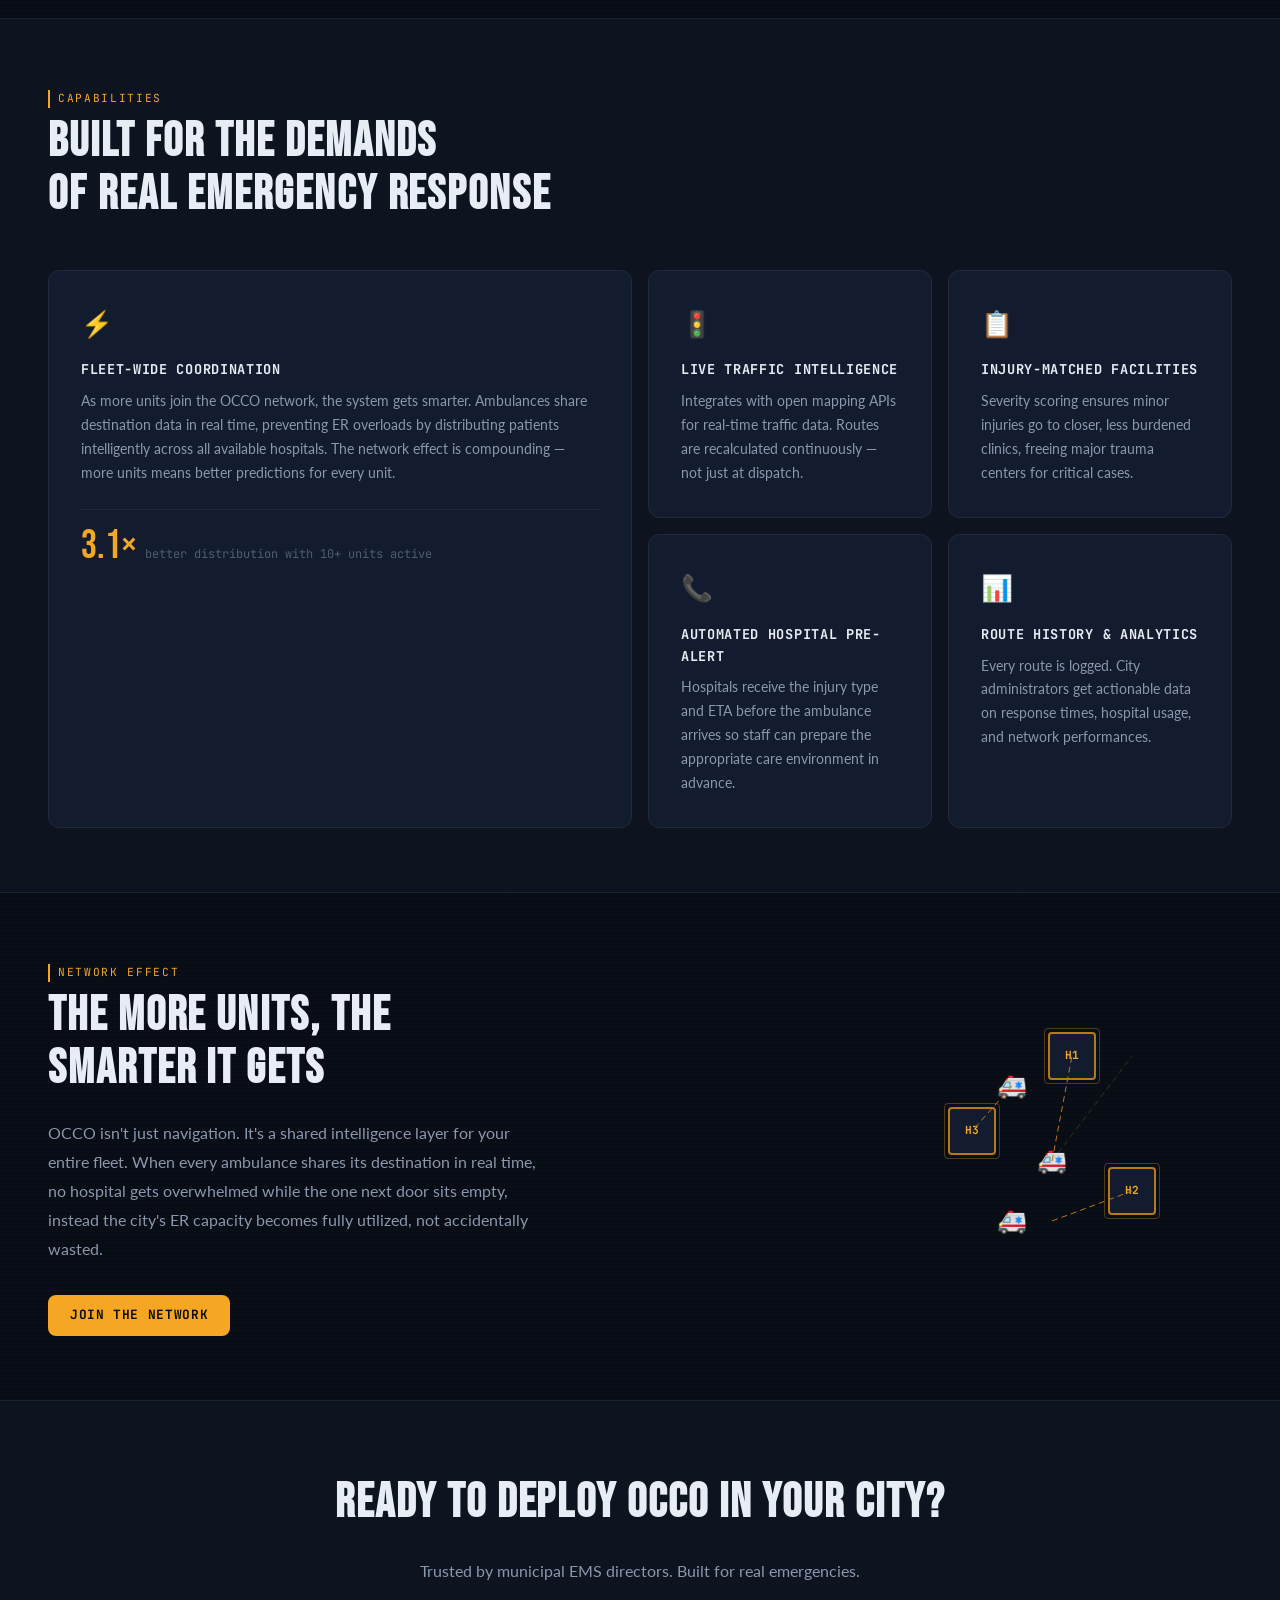
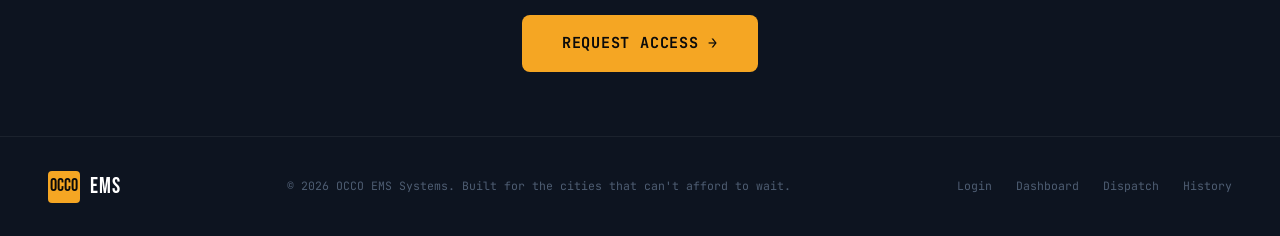
==== commit acf6e570: "Add files via upload" ====
--- a/views/index.html
+++ b/views/index.html
@@ -86,7 +86,7 @@
   </section>
 
   <!-- ========== MARQUEE STRIP ========== -->
-  <div class="marquee-strip" aria-hidden="true">
+  <div class="marquee-strip">
     <div class="marquee-track">
       <span>REAL-TIME ROUTING</span><span class="sep">◆</span>
       <span>ER CONGESTION SYNC</span><span class="sep">◆</span>
@@ -189,7 +189,7 @@
         <div class="feature-card-icon">🚦</div>
         <h3>Live Traffic Intelligence</h3>
         <p>
-          Integrates with open mapping APIs for real-time congestion data.
+          Integrates with open mapping APIs for real-time traffic data.
           Routes are recalculated continuously — not just at dispatch.
         </p>
       </div>
@@ -217,7 +217,7 @@
         <h3>Route History & Analytics</h3>
         <p>
           Every route is logged. City administrators get actionable data on
-          response times, hospital usage, and network performance.
+          response times, hospital usage, and network performances.
         </p>
       </div>
 
@@ -231,10 +231,10 @@
         <span class="section-tag">NETWORK EFFECT</span>
         <h2 class="section-title">The More Units, The Smarter It Gets</h2>
         <p>
-          OCCO isn't just navigation — it's a shared intelligence layer for your
+          OCCO isn't just navigation. It's a shared intelligence layer for your
           entire fleet. When every ambulance shares its destination in real time,
-          no hospital gets overwhelmed while the one next door sits empty.
-          Your city's ER capacity becomes fully utilized, not accidentally wasted.
+          no hospital gets overwhelmed while the one next door sits empty, instead
+          the city's ER capacity becomes fully utilized, not accidentally wasted.
         </p>
         <a href="auth.html" class="btn btn-primary">Join the Network</a>
       </div>
--- a/styles/index.css
+++ b/styles/index.css
@@ -39,11 +39,11 @@
   transition: color var(--transition);
 }
 
-.nav-links a:hover { color: var(--text-primary); }
-
-.nav-links a.nav-link--active {
-  color: var(--amber);
-}
+.nav-links a:hover { color: var(--text-primary); }
+
+.nav-links a.nav-link--active {
+  color: var(--amber);
+}
 
 /* CTA button in nav has amber style */
 .nav-links .nav-cta {
@@ -245,29 +245,12 @@
 
 .marquee-strip {
   background: var(--amber);
-  overflow: hidden;
   padding: 0.5rem 0;
-  white-space: nowrap;
+  min-height: 1.5rem;
 }
 
 .marquee-track {
-  display: inline-block;
-  animation: marquee-scroll 25s linear infinite;
-}
-
-.marquee-track span {
-  font-family: var(--font-mono);
-  font-size: 0.75rem;
-  font-weight: 700;
-  color: #0a0a0a;
-  letter-spacing: 0.1em;
-  text-transform: uppercase;
-  padding: 0 var(--space-lg);
-}
-
-.marquee-track .sep {
-  padding: 0;
-  color: rgba(0,0,0,0.4);
+  display: none;
 }
 
 
@@ -583,11 +566,11 @@
   transition: color var(--transition);
 }
 
-.footer-links a:hover { color: var(--amber); }
-
-.revealed {
-  animation: fadeSlideUp 0.5s ease forwards;
-}
+.footer-links a:hover { color: var(--amber); }
+
+.revealed {
+  animation: fadeSlideUp 0.5s ease forwards;
+}
 
 
 /* =====================================================
@@ -623,28 +606,28 @@
   .network-diagram { display: none; }
 }
 
-@media (max-width: 600px) {
-  .top-nav { padding: var(--space-md); }
-  .nav-links { display: none; }
-  .nav-links--open {
-    position: absolute;
-    top: calc(100% + 0.5rem);
-    right: var(--space-md);
-    display: flex;
-    flex-direction: column;
-    align-items: stretch;
-    gap: var(--space-sm);
-    min-width: 220px;
-    padding: var(--space-md);
-    background: rgba(13, 20, 32, 0.96);
-    border: 1px solid var(--border-bright);
-    border-radius: var(--radius-lg);
-    box-shadow: 0 18px 40px rgba(0, 0, 0, 0.35);
-  }
-  .nav-hamburger { display: flex; }
-  .hero { padding: 5rem var(--space-md) 2rem; }
-  .features-layout { grid-template-columns: 1fr; }
+@media (max-width: 600px) {
+  .top-nav { padding: var(--space-md); }
+  .nav-links { display: none; }
+  .nav-links--open {
+    position: absolute;
+    top: calc(100% + 0.5rem);
+    right: var(--space-md);
+    display: flex;
+    flex-direction: column;
+    align-items: stretch;
+    gap: var(--space-sm);
+    min-width: 220px;
+    padding: var(--space-md);
+    background: rgba(13, 20, 32, 0.96);
+    border: 1px solid var(--border-bright);
+    border-radius: var(--radius-lg);
+    box-shadow: 0 18px 40px rgba(0, 0, 0, 0.35);
+  }
+  .nav-hamburger { display: flex; }
+  .hero { padding: 5rem var(--space-md) 2rem; }
+  .features-layout { grid-template-columns: 1fr; }
   .feature-card--large { grid-column: auto; }
   .how-it-works, .features, .network-section, .cta-banner { padding: var(--space-2xl) var(--space-md); }
   .site-footer { flex-direction: column; text-align: center; padding: var(--space-xl) var(--space-md); }
-}
+}
